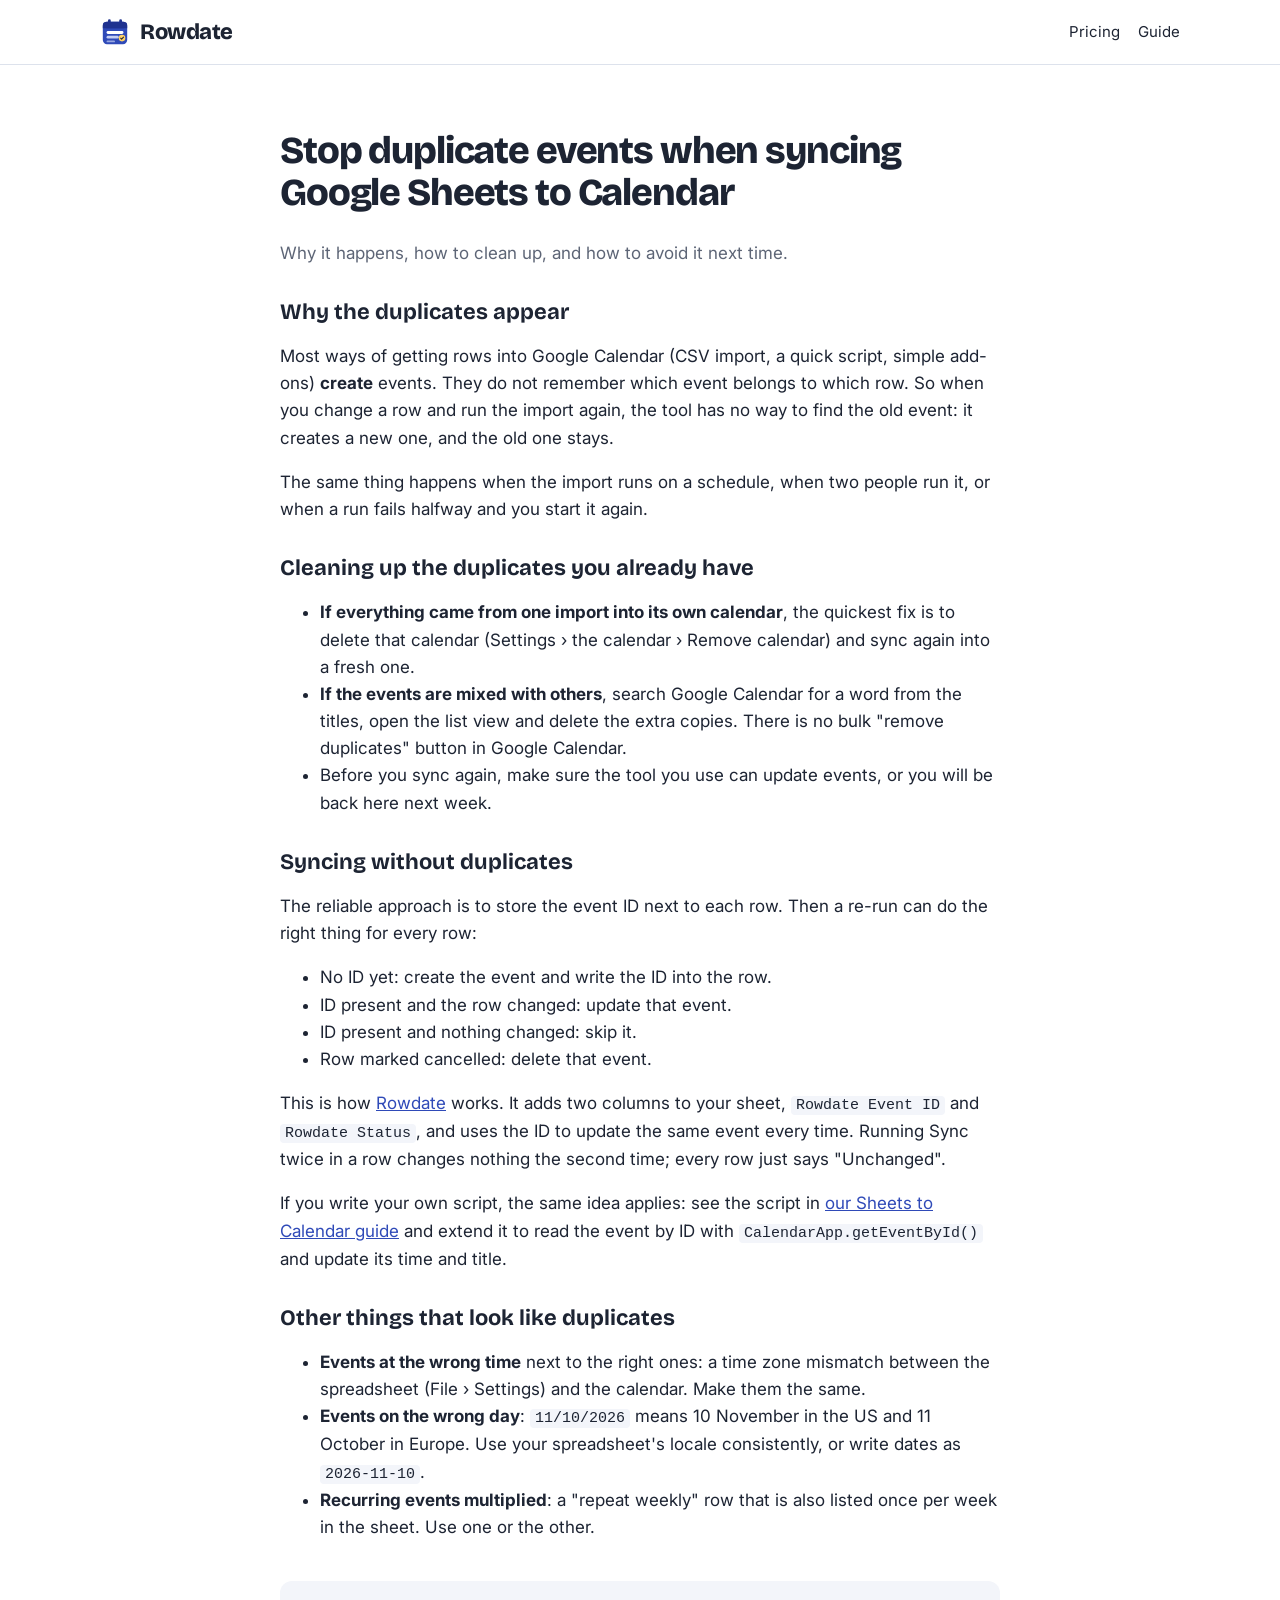
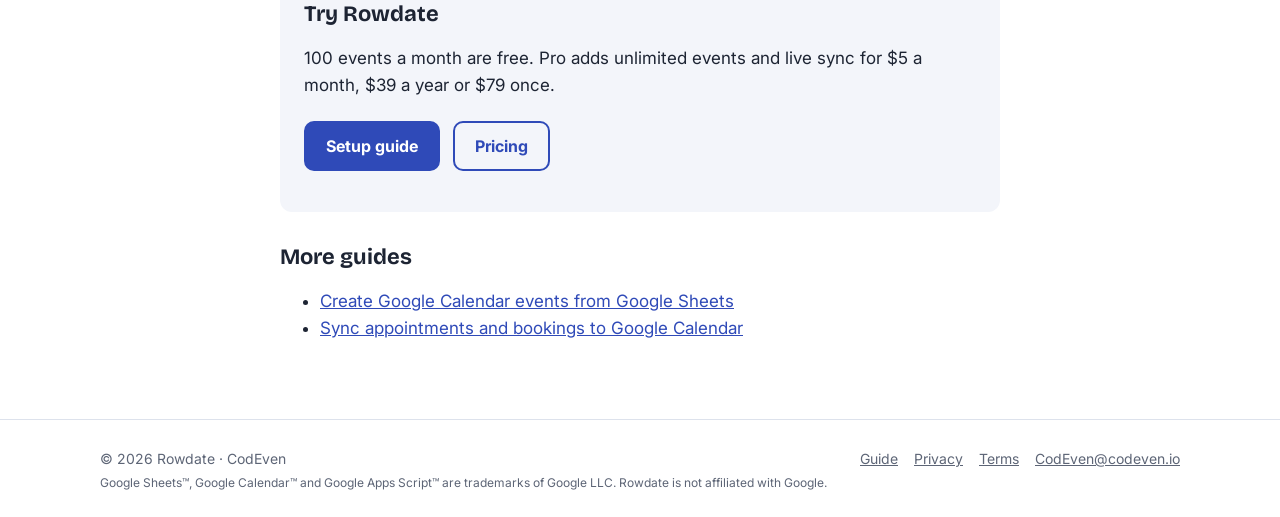
==== duplicate-events-google-sheets-calendar.html @ 0a640206 "Remove Marketplace link until Google approves; English guide pages, sitemap, robots Co-Authored-By: " ====
<!doctype html>
<html lang="en">
<head>
<meta charset="utf-8">
<meta name="viewport" content="width=device-width, initial-scale=1">
<title>Stop duplicate events when syncing Google Sheets to Calendar</title>
<meta name="description" content="Re-running a Sheets-to-Calendar import creates duplicate events because nothing links the row to its event. How to clean them up and how to sync without duplicates.">
<link rel="canonical" href="https://rowdate.codeven.io/duplicate-events-google-sheets-calendar">
<link rel="icon" href="logo.svg" type="image/svg+xml">
<link rel="preconnect" href="https://fonts.googleapis.com">
<link href="https://fonts.googleapis.com/css2?family=Bricolage+Grotesque:opsz,wght@12..96,700;12..96,800&family=Inter:wght@400;600;700&display=swap" rel="stylesheet">
<link rel="stylesheet" href="style.css">
</head>
<body data-lang="en">
<header class="top"><div class="wrap">
  <a class="brand" href="./"><img src="logo.svg" alt="" width="30" height="30"> Rowdate</a>
  <nav><a href="./#pricing">Pricing</a> <a href="guide">Guide</a></nav>
</div></header>
<main class="doc">

<h1>Stop duplicate events when syncing Google Sheets to Calendar</h1>
<p class="updated">Why it happens, how to clean up, and how to avoid it next time.</p>

<h2>Why the duplicates appear</h2>
<p>Most ways of getting rows into Google Calendar (CSV import, a quick script, simple add-ons) <b>create</b> events. They do not remember which event belongs to which row. So when you change a row and run the import again, the tool has no way to find the old event: it creates a new one, and the old one stays.</p>
<p>The same thing happens when the import runs on a schedule, when two people run it, or when a run fails halfway and you start it again.</p>

<h2>Cleaning up the duplicates you already have</h2>
<ul>
  <li><b>If everything came from one import into its own calendar</b>, the quickest fix is to delete that calendar (Settings › the calendar › Remove calendar) and sync again into a fresh one.</li>
  <li><b>If the events are mixed with others</b>, search Google Calendar for a word from the titles, open the list view and delete the extra copies. There is no bulk "remove duplicates" button in Google Calendar.</li>
  <li>Before you sync again, make sure the tool you use can update events, or you will be back here next week.</li>
</ul>

<h2>Syncing without duplicates</h2>
<p>The reliable approach is to store the event ID next to each row. Then a re-run can do the right thing for every row:</p>
<ul>
  <li>No ID yet: create the event and write the ID into the row.</li>
  <li>ID present and the row changed: update that event.</li>
  <li>ID present and nothing changed: skip it.</li>
  <li>Row marked cancelled: delete that event.</li>
</ul>
<p>This is how <a href="./">Rowdate</a> works. It adds two columns to your sheet, <code>Rowdate Event ID</code> and <code>Rowdate Status</code>, and uses the ID to update the same event every time. Running Sync twice in a row changes nothing the second time; every row just says "Unchanged".</p>
<p>If you write your own script, the same idea applies: see the script in <a href="google-sheets-to-google-calendar">our Sheets to Calendar guide</a> and extend it to read the event by ID with <code>CalendarApp.getEventById()</code> and update its time and title.</p>

<h2>Other things that look like duplicates</h2>
<ul>
  <li><b>Events at the wrong time</b> next to the right ones: a time zone mismatch between the spreadsheet (File › Settings) and the calendar. Make them the same.</li>
  <li><b>Events on the wrong day</b>: <code>11/10/2026</code> means 10 November in the US and 11 October in Europe. Use your spreadsheet's locale consistently, or write dates as <code>2026-11-10</code>.</li>
  <li><b>Recurring events multiplied</b>: a "repeat weekly" row that is also listed once per week in the sheet. Use one or the other.</li>
</ul>

<div class="cta-box">
  <h2>Try Rowdate</h2>
  <p>100 events a month are free. Pro adds unlimited events and live sync for $5 a month, $39 a year or $79 once.</p>
  <p><a class="btn primary" href="guide">Setup guide</a> <a class="btn ghost" href="./#pricing">Pricing</a></p>
</div>

<h2>More guides</h2>
<ul>
  <li><a href="google-sheets-to-google-calendar">Create Google Calendar events from Google Sheets</a></li>
  <li><a href="sync-appointments-google-sheets-calendar">Sync appointments and bookings to Google Calendar</a></li>
</ul>
</main>
<footer class="site"><div class="wrap">
  <div>© 2026 Rowdate · CodEven<br><small>Google Sheets™, Google Calendar™ and Google Apps Script™ are trademarks of Google LLC. Rowdate is not affiliated with Google.</small></div>
  <div><a href="guide">Guide</a><a href="privacy">Privacy</a><a href="terms">Terms</a><a data-support href="#"></a></div>
</div></footer>
<script src="site.js"></script>
</body>
</html>
---- style.css ----
:root {
  --ink: #1d2433; --muted: #5d6576; --line: #dde2ec; --paper: #ffffff; --wash: #f3f5fa;
  --brand: #2f4ab8; --brand-deep: #1f3290; --sun: #ffd166; --good: #1f7a4d;
  --head: "Bricolage Grotesque", "Segoe UI", sans-serif;
  --body: "Inter", "Segoe UI", Roboto, Arial, sans-serif;
}
* { box-sizing: border-box; }
html { -webkit-text-size-adjust: 100%; }
body { margin: 0; font: 17px/1.6 var(--body); color: var(--ink); background: var(--paper); }
a { color: var(--brand); }
img { max-width: 100%; }
.wrap { max-width: 1120px; margin: 0 auto; padding: 0 20px; }
[data-l] { display: none; }
body[data-lang="tr"] [data-l="tr"], body[data-lang="en"] [data-l="en"] { display: revert; }
:focus-visible { outline: 3px solid var(--sun); outline-offset: 2px; }

header.top { border-bottom: 1px solid var(--line); background: var(--paper); }
header.top .wrap { display: flex; align-items: center; justify-content: space-between; height: 64px; }
.brand { display: flex; align-items: center; gap: 10px; font: 800 22px var(--head); color: var(--ink); text-decoration: none; letter-spacing: -0.02em; }
nav { display: flex; align-items: center; gap: 18px; font-size: 15px; }
nav a { color: var(--ink); text-decoration: none; }
nav a:hover { color: var(--brand); }
.langs button { font: 600 13px var(--body); border: 1px solid var(--line); background: var(--paper); border-radius: 6px; padding: 4px 8px; cursor: pointer; color: var(--muted); }
.langs button[aria-pressed="true"] { background: var(--ink); color: #fff; border-color: var(--ink); }

.btn { display: inline-block; font: 700 16px var(--body); padding: 13px 20px; border-radius: 10px; text-decoration: none; border: 2px solid var(--brand); }
.btn.primary { background: var(--brand); color: #fff; }
.btn.primary:hover { background: var(--brand-deep); border-color: var(--brand-deep); }
.btn.ghost { color: var(--brand); background: transparent; }

.hero { padding: 64px 0 48px; }
.hero .wrap { display: grid; grid-template-columns: 1fr 1.05fr; gap: 48px; align-items: center; }
.hero h1 { font: 800 clamp(38px, 5.4vw, 60px)/1.02 var(--head); letter-spacing: -0.035em; margin: 0 0 18px; }
.hero p.lead { font-size: 19px; color: var(--muted); margin: 0 0 26px; max-width: 34em; }
.hero .cta { display: flex; gap: 12px; flex-wrap: wrap; }
.hero .fine { font-size: 14px; color: var(--muted); margin-top: 14px; }

/* hero demo: rows on the left drop into the week on the right */
.demo { display: grid; grid-template-columns: 1fr 1fr; border: 1px solid var(--line); border-radius: 16px; overflow: hidden; box-shadow: 0 24px 60px -30px rgba(29,36,51,.35); background: var(--paper); }
.demo .sheet { border-right: 1px solid var(--line); font-size: 13px; }
.demo .sheet div { display: grid; grid-template-columns: 1.2fr .9fr .6fr; gap: 6px; padding: 9px 12px; border-top: 1px solid var(--line); transition: background .3s; }
.demo .sheet div:first-child { border-top: 0; background: var(--wash); font-weight: 700; color: var(--muted); }
.demo .sheet div.go { background: #fff6d6; }
.demo .week { position: relative; background-image: linear-gradient(var(--line) 1px, transparent 1px); background-size: 100% 36px; min-height: 252px; }
.demo .week .day { position: absolute; top: 0; bottom: 0; border-left: 1px solid var(--line); }
.demo .ev { position: absolute; left: 4px; right: 4px; border-radius: 6px; padding: 3px 6px; color: #fff; font-size: 11px; line-height: 1.25; opacity: 0; transform: translateY(-10px); transition: opacity .35s, transform .35s; }
.demo .ev.on { opacity: 1; transform: none; }
.demo .ev b { display: block; font-weight: 700; }

section { padding: 56px 0; }
section h2 { font: 800 clamp(28px, 3.6vw, 40px)/1.1 var(--head); letter-spacing: -0.03em; margin: 0 0 14px; }
section p.sub { color: var(--muted); margin: 0 0 30px; max-width: 40em; }
.wash { background: var(--wash); }

.steps { display: grid; grid-template-columns: repeat(3, 1fr); gap: 20px; counter-reset: s; }
.steps li { list-style: none; background: var(--paper); border: 1px solid var(--line); border-radius: 14px; padding: 22px; }
.steps li::before { counter-increment: s; content: counter(s); display: inline-flex; width: 30px; height: 30px; border-radius: 50%; background: var(--sun); font: 800 15px var(--head); align-items: center; justify-content: center; margin-bottom: 10px; }
.steps h3 { margin: 0 0 6px; font: 700 19px var(--head); }
.steps p { margin: 0; color: var(--muted); font-size: 15px; }
.steps { padding: 0; margin: 0; }

.fixes { display: grid; grid-template-columns: repeat(2, 1fr); gap: 14px 40px; padding: 0; margin: 0; }
.fixes li { list-style: none; padding-left: 30px; position: relative; }
.fixes li::before { content: "✓"; position: absolute; left: 0; top: 0; color: var(--good); font-weight: 800; }
.fixes b { display: block; }
.fixes span { color: var(--muted); font-size: 15px; }

.shot { margin-top: 30px; border-radius: 14px; border: 1px solid var(--line); box-shadow: 0 20px 50px -30px rgba(29,36,51,.4); display: block; }

.prices { display: grid; grid-template-columns: repeat(3, 1fr); gap: 18px; }
.price { border: 1px solid var(--line); border-radius: 16px; padding: 24px; background: var(--paper); display: flex; flex-direction: column; }
.price.pick { border: 2px solid var(--brand); }
.price h3 { margin: 0; font: 700 18px var(--head); }
.price .amt { font: 800 40px var(--head); letter-spacing: -0.03em; margin: 8px 0 2px; }
.price .amt small { font: 500 15px var(--body); color: var(--muted); }
.price ul { padding-left: 18px; color: var(--muted); font-size: 15px; flex: 1; }
.price .btn { text-align: center; margin-top: 10px; }

.faq details { border-top: 1px solid var(--line); padding: 14px 0; }
.faq details:last-child { border-bottom: 1px solid var(--line); }
.faq summary { font-weight: 700; cursor: pointer; }
.faq p { color: var(--muted); margin: 8px 0 0; }

footer.site { border-top: 1px solid var(--line); padding: 28px 0; font-size: 14px; color: var(--muted); }
footer.site .wrap { display: flex; justify-content: space-between; gap: 16px; flex-wrap: wrap; }
footer.site a { color: var(--muted); margin-left: 16px; }

main.doc { max-width: 760px; margin: 0 auto; padding: 40px 20px 60px; }
main.doc h1 { font: 800 38px/1.1 var(--head); letter-spacing: -0.03em; }
main.doc h2 { font: 700 22px var(--head); margin-top: 32px; }
main.doc .updated { color: var(--muted); }
main.doc code { background: var(--wash); padding: 1px 5px; border-radius: 4px; font-size: 15px; }

@media (max-width: 860px) {
  .hero .wrap, .steps, .fixes, .prices { grid-template-columns: 1fr; }
  .hero { padding-top: 36px; }
  nav .hide-sm { display: none; }
}
@media (prefers-reduced-motion: reduce) {
  .demo .ev, .demo .sheet div { transition: none; }
}

/* guide articles */
main.doc pre { background: var(--wash); padding: 14px 16px; border-radius: 8px; overflow-x: auto; font-size: 14px; line-height: 1.5; }
main.doc pre code { background: none; padding: 0; font-size: inherit; }
main.doc .tbl { border-collapse: collapse; width: 100%; font-size: 14px; display: block; overflow-x: auto; }
main.doc .tbl th, main.doc .tbl td { border: 1px solid var(--line, #dde2ea); padding: 6px 8px; text-align: left; white-space: nowrap; }
main.doc .tbl th { background: var(--wash); }
main.doc .cta-box { margin-top: 40px; padding: 20px 24px; border-radius: 12px; background: var(--wash); }
main.doc .cta-box h2 { margin-top: 0; }
main.doc .cta-box .btn { margin: 4px 8px 4px 0; }
footer.site small { color: var(--muted); font-size: 12px; }
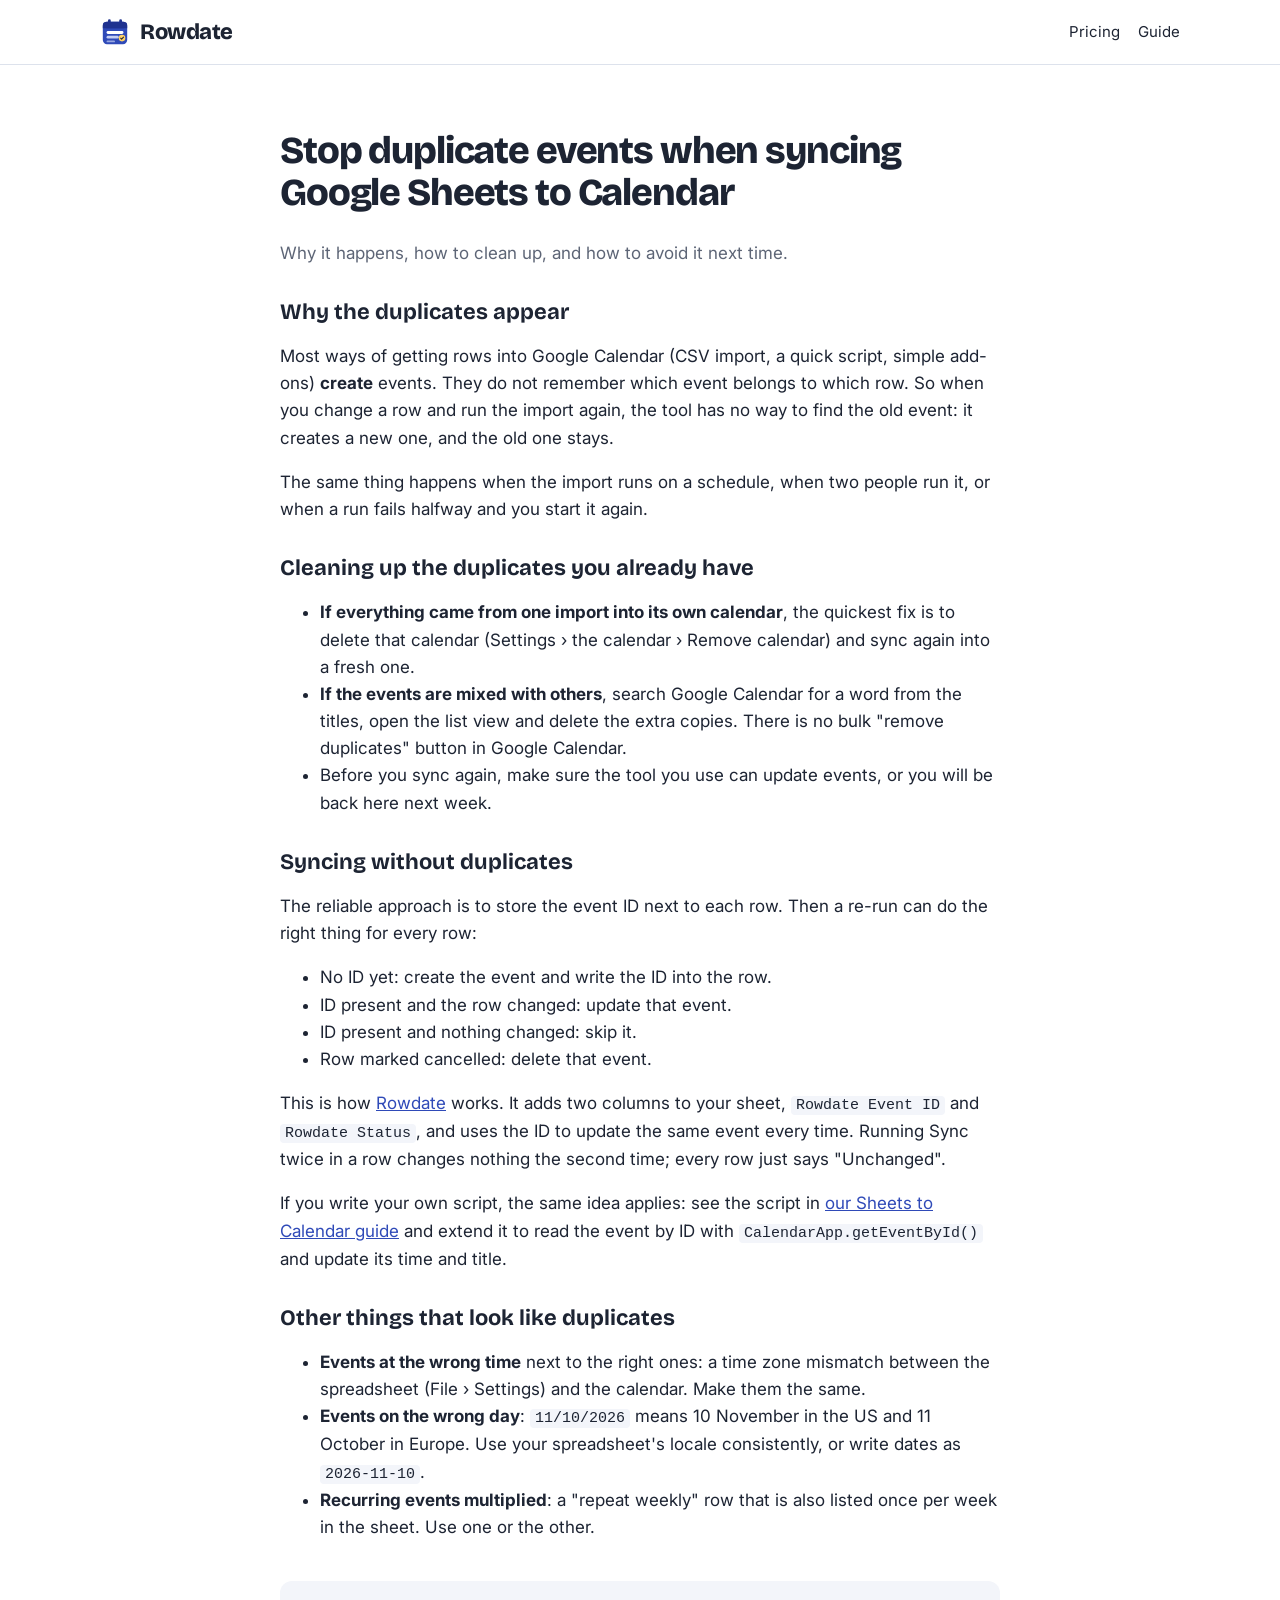
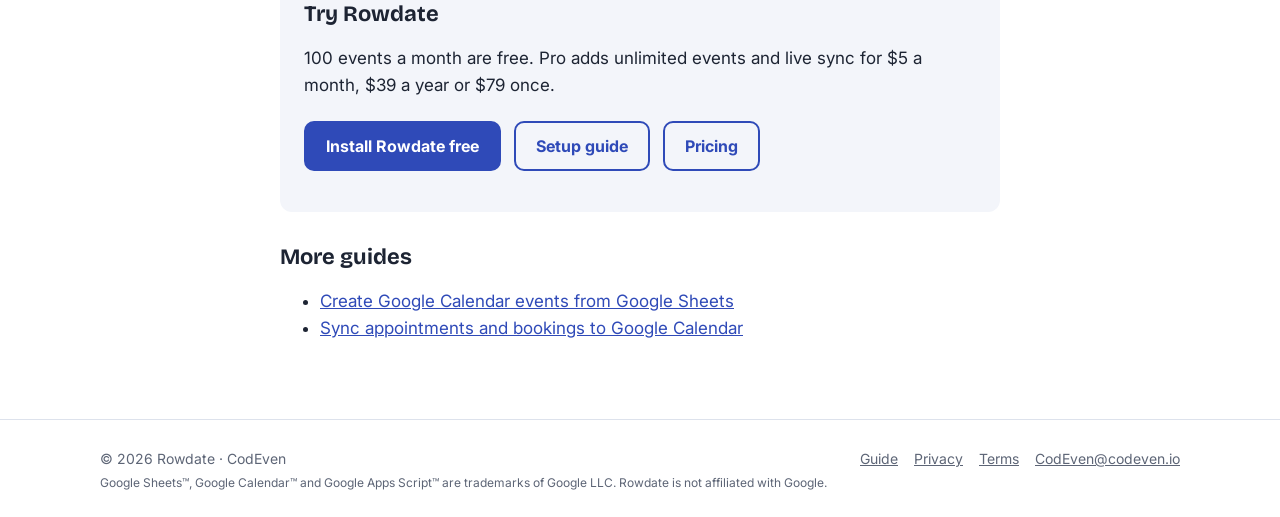
==== commit e2399f6f: "Clarify calendar sync landing and install paths Co-Authored-By: Codex GPT-6 <noreply@anthropic.com>" ====
--- a/duplicate-events-google-sheets-calendar.html
+++ b/duplicate-events-google-sheets-calendar.html
@@ -6,6 +6,13 @@
 <title>Stop duplicate events when syncing Google Sheets to Calendar</title>
 <meta name="description" content="Re-running a Sheets-to-Calendar import creates duplicate events because nothing links the row to its event. How to clean them up and how to sync without duplicates.">
 <link rel="canonical" href="https://rowdate.codeven.io/duplicate-events-google-sheets-calendar">
+<meta property="og:type" content="article">
+<meta property="og:site_name" content="Rowdate">
+<meta property="og:title" content="Stop duplicate events when syncing Google Sheets to Calendar">
+<meta property="og:description" content="Re-running a Sheets-to-Calendar import creates duplicate events because nothing links the row to its event. How to clean them up and how to sync without duplicates.">
+<meta property="og:url" content="https://rowdate.codeven.io/duplicate-events-google-sheets-calendar">
+<meta property="og:image" content="https://rowdate.codeven.io/shot-en-3-calendar.png">
+<meta name="twitter:card" content="summary_large_image">
 <link rel="icon" href="logo.svg" type="image/svg+xml">
 <link rel="preconnect" href="https://fonts.googleapis.com">
 <link href="https://fonts.googleapis.com/css2?family=Bricolage+Grotesque:opsz,wght@12..96,700;12..96,800&family=Inter:wght@400;600;700&display=swap" rel="stylesheet">
@@ -53,7 +60,7 @@
 <div class="cta-box">
   <h2>Try Rowdate</h2>
   <p>100 events a month are free. Pro adds unlimited events and live sync for $5 a month, $39 a year or $79 once.</p>
-  <p><a class="btn primary" href="guide">Setup guide</a> <a class="btn ghost" href="./#pricing">Pricing</a></p>
+  <p><a class="btn primary" href="https://workspace.google.com/marketplace/app/rowdate/1047319266412">Install Rowdate free</a> <a class="btn ghost" href="guide">Setup guide</a> <a class="btn ghost" href="./#pricing">Pricing</a></p>
 </div>
 
 <h2>More guides</h2>
